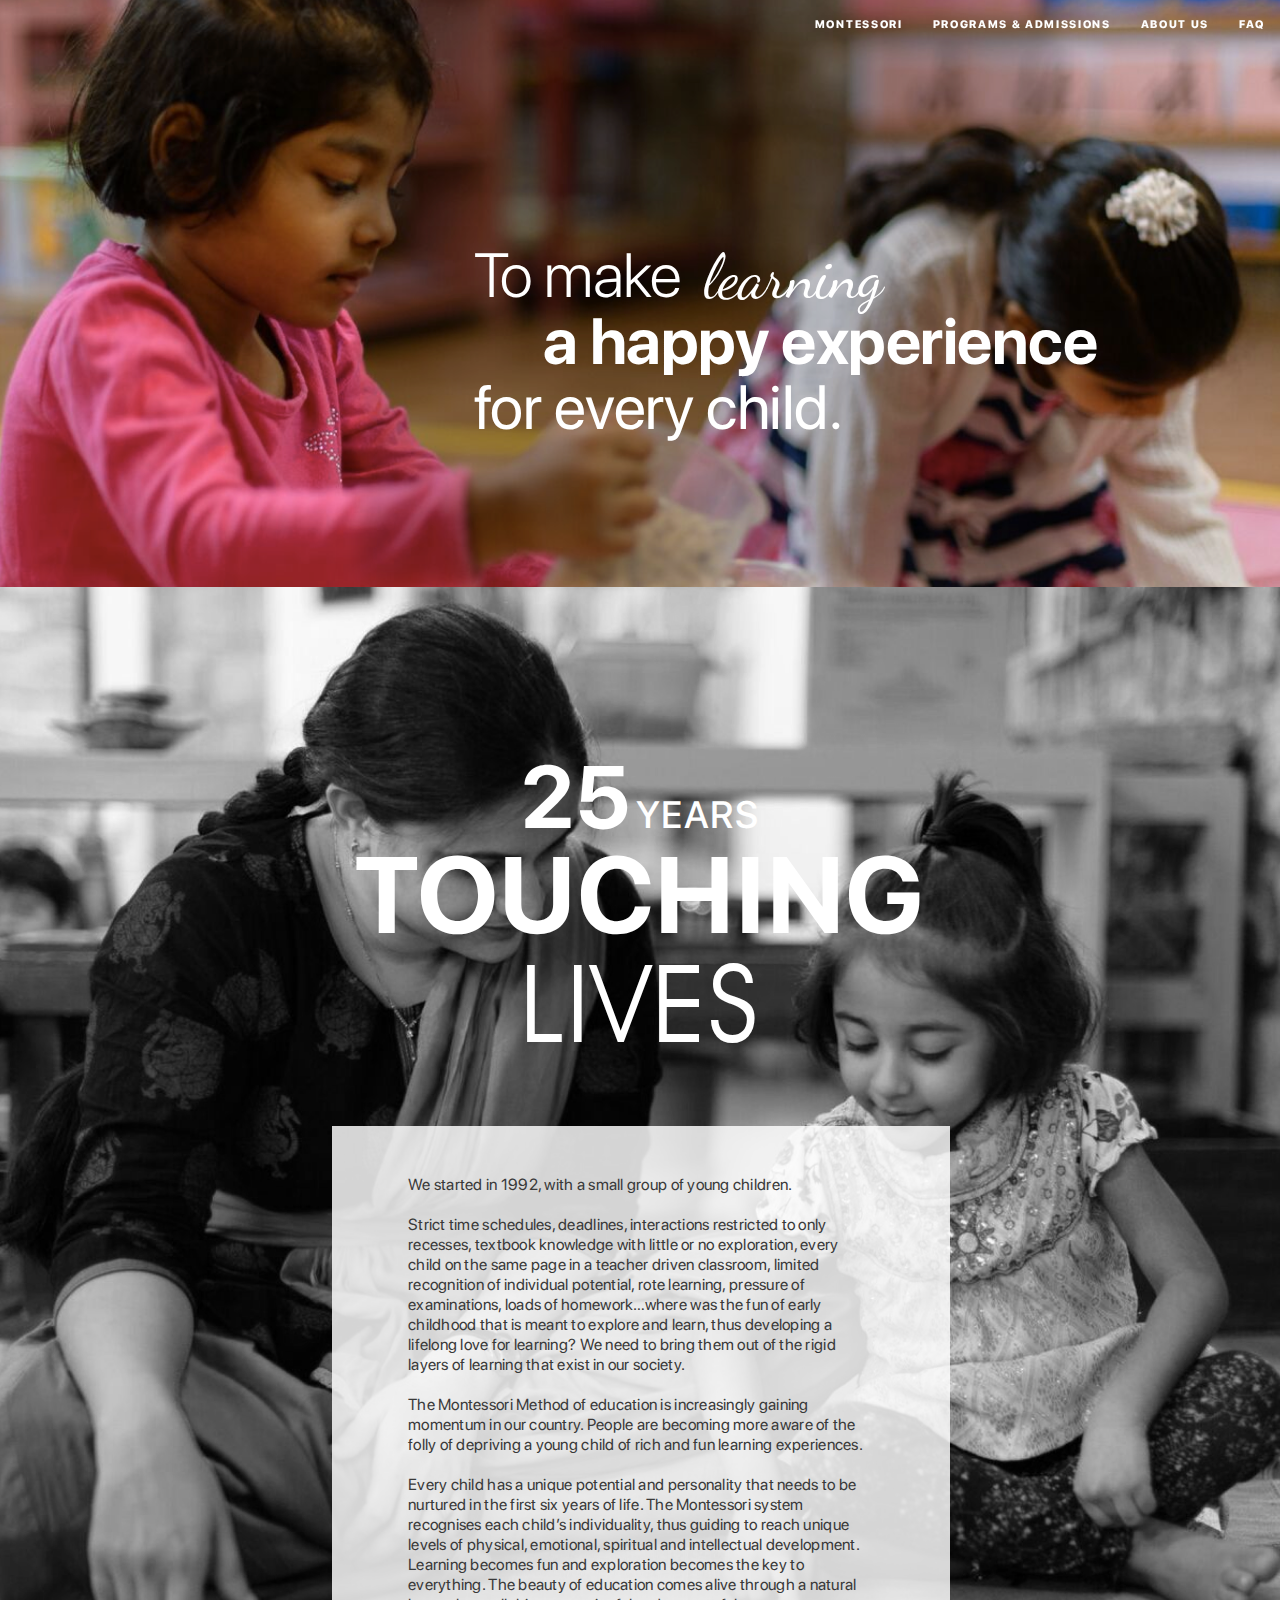
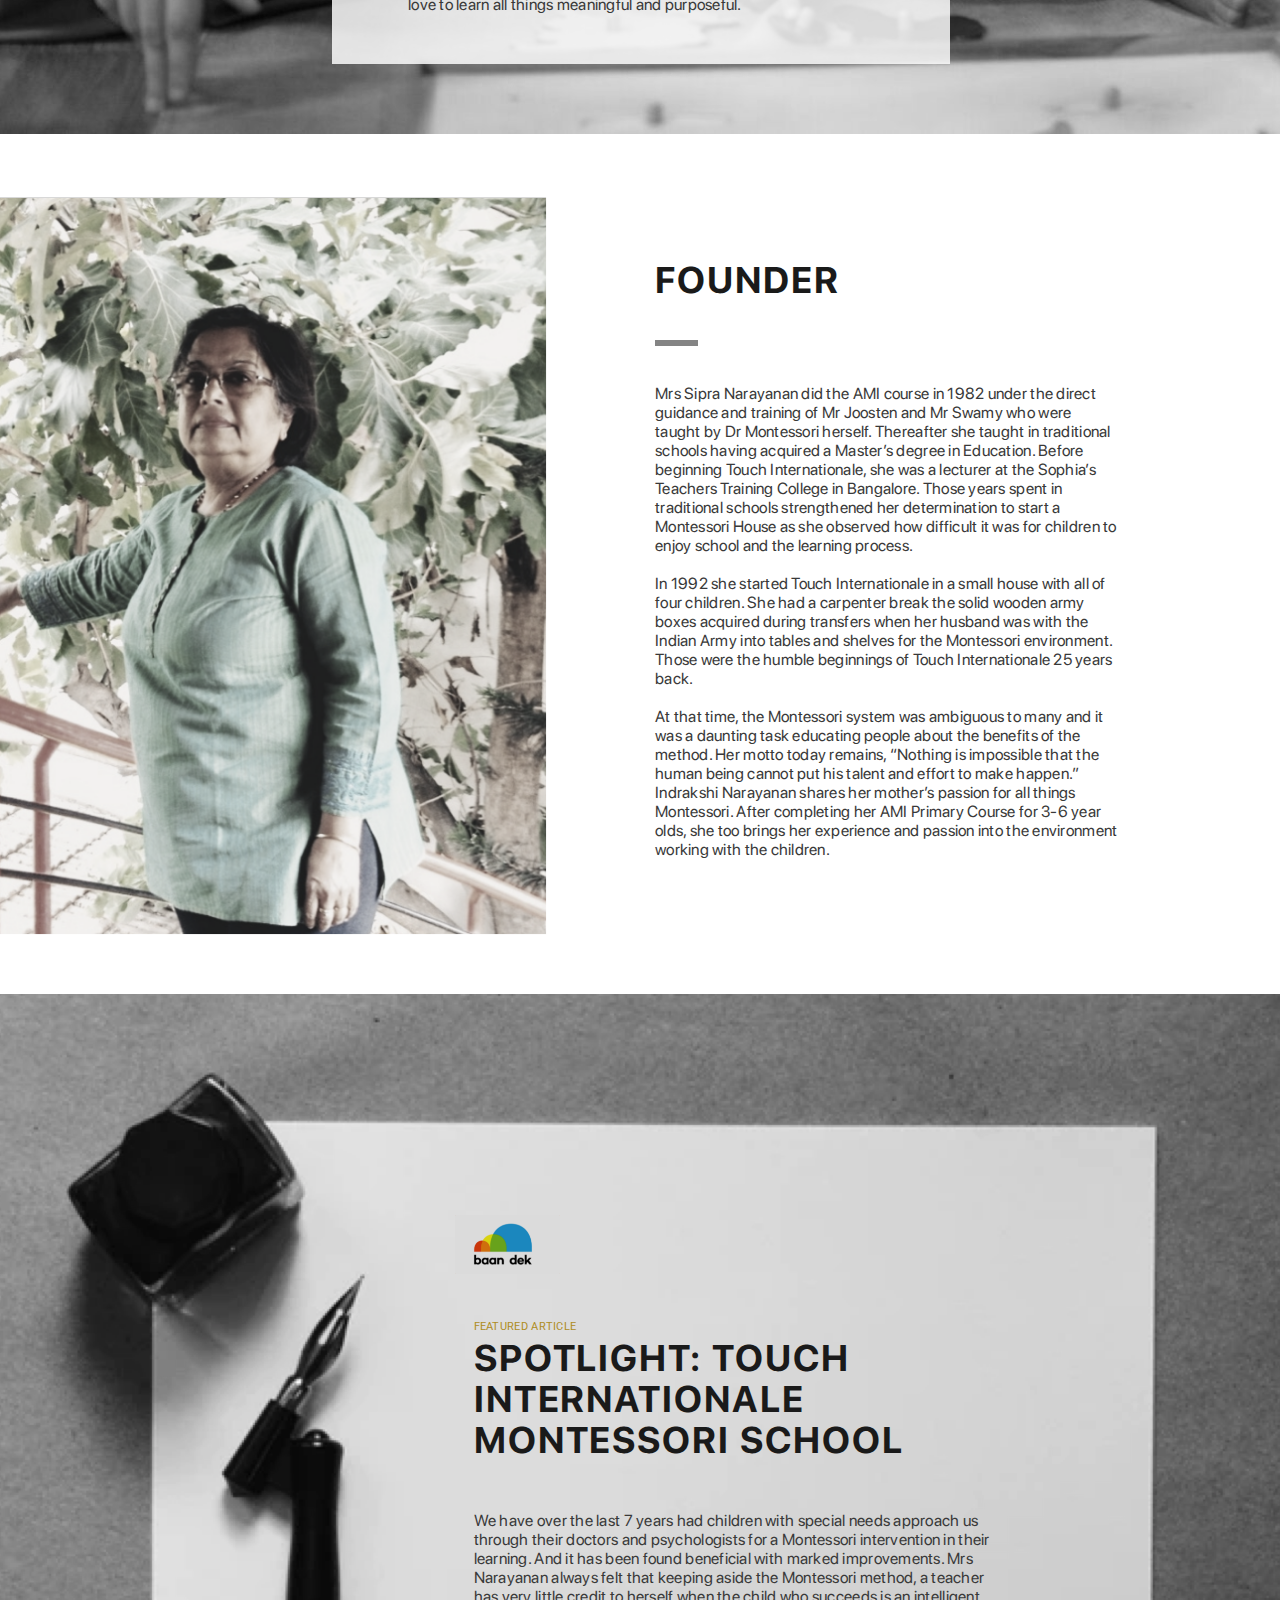
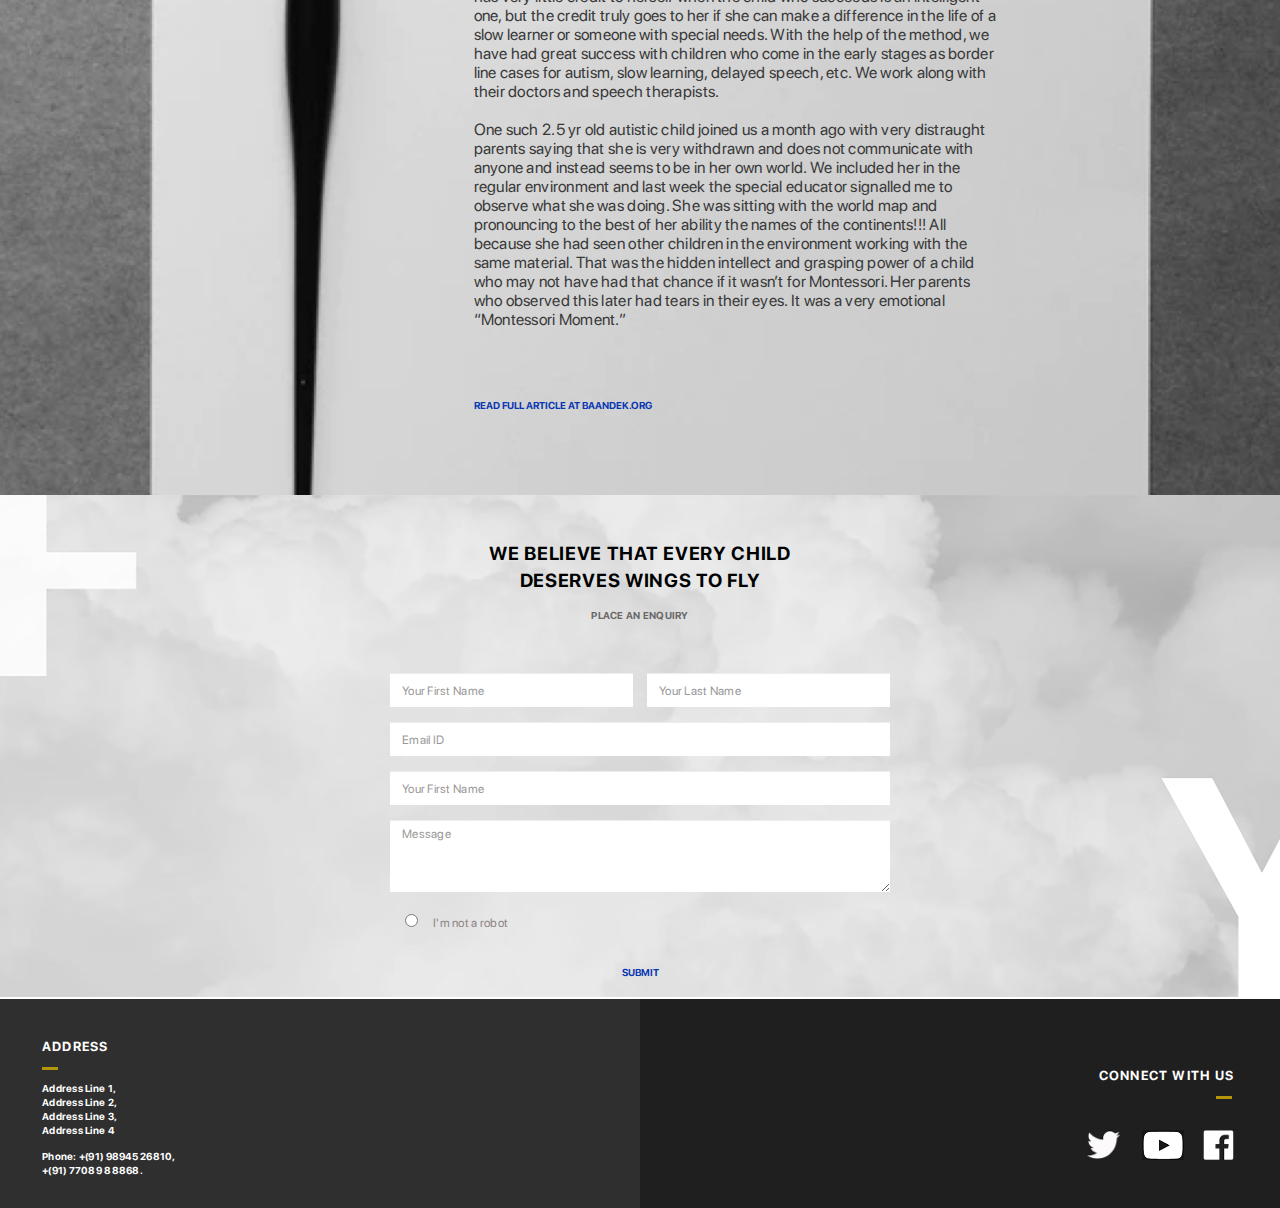
==== aboutus.html @ 77ab5e17 "new pages" ====
<!DOCTYPE html>
<html lang="en">
<head>
  <title>Touch Internationale</title>
  <meta charset="utf-8">
  <meta name="viewport" content="width=device-width, initial-scale=1">
  <link rel="stylesheet" href="https://maxcdn.bootstrapcdn.com/bootstrap/3.3.7/css/bootstrap.min.css">
  <link rel="stylesheet" href="css/index.css">
  <link rel="stylesheet" href="css/aboutus.css">
  <link rel="stylesheet" href="css/fonts.css">
   <link href="https://fonts.googleapis.com/css?family=Roboto:900" rel="stylesheet">
  <script src="https://ajax.googleapis.com/ajax/libs/jquery/3.2.1/jquery.min.js"></script>
  <script src="https://maxcdn.bootstrapcdn.com/bootstrap/3.3.7/js/bootstrap.min.js"></script>
  <script src="js/index.js"></script>
</head>
<body>
<div class="sec1">
  <div class="divnavbar">
  <nav class="navbar navbar-default navbar-fixed-top">
    <div class="container-fluid">
      <div class="navbar-header">
        <button type="button" class="navbar-toggle" data-toggle="collapse" data-target="#myNavbar">
          <span class="icon-bar"></span>
          <span class="icon-bar"></span>
          <span class="icon-bar"></span>
        </button>
      </div>
      <div class="collapse navbar-collapse" id="myNavbar">
        <ul class="nav navbar-nav navbar-right">
          <li class="active"><a href="#">MONTESSORI</a></li>
          <li><a href="#">PROGRAMS & ADMISSIONS</a></li>
            <li><a href="#">ABOUT US</a></li>
          <li><a href="#">FAQ</a></li>
        </ul>
      </div>
    </div>
  </nav>
</div>
 <img src="images/pg2sec1.png" class="banner" />

 <div class="pg2Title">
   <p class="tommake">To make</p>
   <p class="learning">learning</p>
   <p class="ahappy">a happy experience</p>
   <p class="forevery">for every child. </p>
 </div>
</div>

<div class="pg2-sec2">
  <div class="pg2sec2title">
    <p class="sec2-25">25</p>
    <p class="sec2-years">YEARS</p>
    <p class="sec2-touching">TOUCHING</p>
    <p class="sec2-lives">LIVES</p>
  </div>

  <div class="sec2-text">
    <p>We started in 1992, with a small group of young children.<br><br>
      Strict time schedules, deadlines, interactions restricted to only recesses,
      textbook knowledge with little or no exploration, every child on the same page
     in a teacher driven classroom, limited recognition of individual potential, rote learning,
    pressure of examinations, loads of homework…where was the fun of early childhood that is meant
    to explore and learn, thus developing a lifelong love for learning? We need to bring them
     out of the rigid layers of learning that exist in our society.<br><br>
     The Montessori Method of education is increasingly gaining momentum in our country.
    People are becoming more aware of the folly of depriving a young child of rich and fun
    learning experiences.<br><br>
    Every child has a unique potential and personality that needs to be nurtured in the first six
    years of life. The Montessori system recognises each child’s individuality,
    thus guiding to reach unique levels of physical, emotional, spiritual and intellectual
     development. Learning becomes fun and exploration becomes the key to everything.
     The beauty of education comes alive through a natural love to learn all things meaningful
     and purposeful.</p>
  </div>
</div>
<div class="pg2-sec3">
  <div class="row">
    <div class="col-sm-6">
      <img src="images/founder.png" alt="" class="founderimg">
    </div>
    <div class="col-sm-6">
      <p class="founderTitle">FOUNDER</p>
      <div class="divBarFou"> </div>
      <p class="FounderText">Mrs Sipra Narayanan did the AMI course in 1982 under the direct guidance and training of Mr Joosten and Mr Swamy who were taught by Dr Montessori herself. Thereafter she taught in traditional schools having acquired a Master’s degree in Education. Before beginning Touch Internationale, she was a lecturer at the Sophia’s Teachers Training College in Bangalore. Those years spent in traditional schools strengthened her determination to start a Montessori House as she observed how difficult it was for children to enjoy school and the learning process.<br><br>
In 1992 she started Touch Internationale in a small house with all of four children. She had a carpenter break the solid wooden army boxes acquired during transfers when her husband was with the Indian Army into tables and shelves for the Montessori environment. Those were the humble beginnings of Touch Internationale 25 years back.
<br><br>At that time, the Montessori system was ambiguous to many and it was a daunting task educating people about the benefits of the method.  Her motto today remains, “Nothing is impossible that the human being cannot put his talent and effort to make happen.”
Indrakshi Narayanan shares her mother’s passion for all things Montessori. After completing her AMI Primary Course for 3-6 year olds, she too brings her experience and passion into the environment working with the children.
</p>
    </div>
  </div>
</div>
<div class="pg2-sec4">
  <div class="pg2-sec4-cont">
    <img src="images/baandek.png" alt="" class="baandekLogo">
    <p class="featArt">FEATURED ARTICLE</p>
    <p class="baandekTitle">SPOTLIGHT: TOUCH INTERNATIONALE MONTESSORI SCHOOL</p>


    <p class="baandekText">We have over the last 7 years had children with special needs approach us through their doctors and psychologists for a Montessori intervention in their learning. And it has been found beneficial with marked improvements. Mrs Narayanan always felt that keeping aside the Montessori method, a teacher has very little credit to herself when the child who succeeds is an intelligent one, but the credit truly goes to her if she can make a difference in the life of a slow learner or someone with special needs. With the help of the method, we have had great success with children who come in the early stages as border line cases for autism, slow learning, delayed speech, etc. We work along with their doctors and speech therapists.
      <br><br>One such 2.5 yr old autistic child joined us a month ago with very distraught parents saying that she is very withdrawn and does not communicate with anyone and instead seems to be in her own world. We included her in the regular environment and last week the special educator signalled me to observe what she was doing. She was sitting with the world map and pronouncing to the best of her ability the names of the continents!!! All because she had seen other children in the environment working with the same material. That was the hidden intellect and grasping power of a child who may not have had that chance if it wasn’t for Montessori. Her parents who observed this later had tears in their eyes. It was a very emotional “Montessori Moment.”
    </p>
    <button type="button" class=" transparent_btn readbaan" >READ FULL ARTICLE AT BAANDEK.ORG</button>

  </div>

</div>

<div class="enquiry-div">
  <div class="container ">
    <div class="row text-center">
      <p class="enq-title">WE BELIEVE THAT EVERY CHILD <br>DESERVES WINGS TO FLY</p>
    </div>
    <div class="row text-center">
      <p class="place-enq">PLACE AN ENQUIRY</p>
    </div>
  </div>
  <div class="container enqInputs ">
    <div class="row">
      <div class="col-xs-6 inputCol paddRight">
        <input class="form-control cusInput" type="text" placeholder="Your First Name">
      </div>
      <div class="col-xs-6 inputCol paddLeft">
        <input class="form-control cusInput" type="text" placeholder="Your Last Name">
      </div>
      <div class="col-xs-12 inputCol">
        <input class="form-control cusInput" type="text" placeholder="Email ID">
      </div>
      <div class="col-xs-12 inputCol">
        <input class="form-control cusInput" type="text" placeholder="Your First Name">
      </div>
      <div class="col-xs-12 inputCol ">
        <textarea class="form-control cusInput" rows="3" id="comment" placeholder="Message"></textarea>
      </div>
    </div>
    <div class="humanCheck">
      <input type="radio" name="optradio"><p class="notrobot">I'm not a robot</p>
    </div>
    <div class ="text-center">
      <button type="button" class="transparent_btn submitEnq" >SUBMIT</button>
    </div>
  </div>
</div>

<div class="container-fluid footer">
  <div class="row footerRow">
    <div class="col-sm-6 leftFooter">
      <p class="addrTitle"> ADDRESS</p>
      <div class="yellowBar"></div>
      <p class="addrInfo">Address Line 1,<br>Address Line 2,<br>Address Line 3,<br>Address Line 4 <br></p>
      <p class="addrInfo">Phone: +(91) 98945  26810,<br>+(91)  77089  88868.</p>
    </div>
    <div class="col-sm-6 rightFooter">
      <p class="conn">CONNECT WITH US</p>

        <div class="yellowBar2"></div>
        <div class="socialIcons">
          <img src="images/twit.png" alt="" class="sicon">
          <img src="images/yt.png" alt="" class="sicon">
          <img src="images/fb.png" alt="" class="sicon">
        </div>

    </div>

</div>




</body>
</html>
---- css/index.css ----
.navbar {
    -webkit-border-radius: 0;
    -moz-border-radius: 0;
    border-radius: 0;
}


.div_top{
  background-image: url(../images/banner.png);
  background-size: contain;
  background-repeat: no-repeat;

}


.banner{
  width: 100%;
  visibility: hidden;
  height:100%;
}

.divnavbar{
  position: absolute;
  top: 0;
  right: 0;
}
.bannerTitle{
  text-align: center;
  position: absolute;
  top: 25%;
  left: 28%;
  color: white;
}

.bannr25{
  font-size: 88px;
  font-family: "sfbold";
  letter-spacing: 1.57px;
  line-height: 88px;
  margin: 0px;
}
.bannryr{
  font-size: 38px;
  font-family: "SFProMedium";
  letter-spacing: 1.57px;
  line-height: 38px;
  margin: 0px;
}
.bannrof{
  font-size: 38px;
  font-family: "dancingscript";
  letter-spacing: 1.57px;
  line-height: 38px;
  margin: 0px;

}
.bannrcrft{
  font-size: 108px;
  font-family: "sfbold";
  letter-spacing: 1.57px;
  display:block;
  line-height: 108px;
  margin: 0px;
  position: relative;
  top: -9px;
}
.bannrwings{
  font-size: 108px;
  font-family: "avantgar";
  letter-spacing: 1.67px;
  display: block;
  line-height: 108px;
  margin: 0px;
  position: relative;
  top: -19px;
}

.divbrick{
  background-image: url(../images/brickbg.png);
  background-size: cover;
  background-repeat: no-repeat;
  min-height: 637px;
}

.monMethod{
  width: 775px;
  height: 416px;
  opacity: 0.83;
  background: #FFFFFF;
  position: relative;
  top: 78px;
}
.theMethod{
  font-family: "sfbold";
  font-size: 37px;
  color: #1A1A1A;
  letter-spacing: 1.97px;
  padding-left: 63px;
  padding-top: 109px;
}

.methodBrief{
font-family: "SFPro";
font-size: 16px;
color: #393939;
letter-spacing: 0.24px;
padding-top: 72px;
padding-right: 80px;
}
.divParents{
  width: 900px;
}
.rdmore{
  margin-top: 20px;
}
.hearOut{
  font-family:  "sfbold";
font-size: 37px;
color: #1A1A1A;
letter-spacing: 1.97px;
line-height: 44px;
}

.hearOutText{
font-family: "SFPro";
font-size: 16px;
color: #393939;
letter-spacing: 0.27px;
line-height: 19px;
padding-right: 105px;
}
.divBar{
  height: 6px;
  width: 43px;
  background-color: #848484;
  margin-top: 34px;
  margin-bottom: 35px;
}
.imgParents img{
  width: 423px;
}
.prLine{
  height: 2px;
  background-color: #EAEAEA;
  margin-left: -106px;
}



.navbar-default {
  background-color: transparent;
  border-color: transparent;
  font-size: 11px;
color: #FFFFFF;
letter-spacing: 1.67px;
font-family: "SFProHeavy";
}
.navbar-default .navbar-brand {

  font-size: 11px;
color: #FFFFFF;
letter-spacing: 1.67px;
font-family: "SFProHeavy";
}
.navbar-default .navbar-brand:hover,
.navbar-default .navbar-brand:focus {
  font-size: 11px;
  color: #FFFFFF;
  letter-spacing: 1.67px;
  font-family: "SFProHeavy";
}
.navbar-default .navbar-text {
  font-size: 11px;
color: #FFFFFF;
letter-spacing: 1.67px;
font-family: "SFProHeavy";
}
.navbar-default .navbar-nav > li > a {
  font-size: 11px;
color: #FFFFFF;
letter-spacing: 1.67px;
font-family: "SFProHeavy";
}
.navbar-default .navbar-nav > li > a:hover,
.navbar-default .navbar-nav > li > a:focus {
  font-size: 11px;
color: #FFFFFF;
letter-spacing: 1.67px;
font-family: "SFProHeavy";
}
.navbar-default .navbar-nav > .active > a,
.navbar-default .navbar-nav > .active > a:hover,
.navbar-default .navbar-nav > .active > a:focus {
  font-size: 11px;
color: #FFFFFF;
letter-spacing: 1.67px;
  background-color: transparent;
  font-family: "SFProHeavy";
}
p{
  display: inline-block;
}
.thumbnails-div{
  margin-top: 135px;
  width: 780px;
}
.thumbnails-mainpage{
  margin-top: 4px;
}

.transparent_btn{
  -webkit-appearance: none;
  -moz-appearance:none;
  border: 0;
  background: transparent;
  font-size: 10px;
  color: #0737B3;
  font-family: "sfbold";
  padding: 0;

}
.gallery-btn{
  margin-top: 57px;
  margin-bottom: 50px;
}

.enquiry-div{
  background-image: url(../images/bg6.png);
  background-size: cover;
  background-repeat: no-repeat;


}
.enq-title{
  font-size: 19px;
color: #000000;
letter-spacing: 0.69px;
font-family: "sfbold";
margin-top: 45px;
}
.place-enq{
  font-size: 10px;
color: #696767;
letter-spacing: 0.27px;
font-family: "sfbold";
}
.enqInputs{
  width: 500px;
  margin-top: 25px;
}


::-webkit-input-placeholder {
  font-family: "SFPro";
font-size: 12px;
color: #979797;
letter-spacing: 0.27px;
}
:-moz-placeholder {
  font-family: "SFPro";
font-size: 12px;
color: #979797;
letter-spacing: 0.27px;
}
::-moz-placeholder {
  font-family: "SFPro";
font-size: 12px;
color: #979797;
letter-spacing: 0.27px;
}
:-ms-input-placeholder {
  font-family: "SFPro";
font-size: 12px;
color: #979797;
letter-spacing: 0.27px;
}

.cusInput{
border-radius: 0px;
border: none;
}
.inputCol{
  padding: 0px;
  padding-top: 15px;
}
.paddRight{
padding-right: 7px;
}
.paddLeft{
padding-left: 7px;
}
.notrobot{
  font-family: "SFPro";
  font-size: 12px;
color: #8D8484;
letter-spacing: 0.27px;
}
.humanCheck{
  margin-top: 18px;
}
.notrobot{
  margin-left: 15px;
}
.submitEnq{
  margin-top: 23px;
margin-bottom: 20px;
}
.footerRow{
  height: 209px;
}
.leftFooter{
  background-color: #2F2F2F;
  height: 209px;
  padding-left: 42px;
}
.rightFooter{
  background-color: #1F1F1F;
  height: 209px;
  text-align: right;
  padding-right: 46px;
}
.addrTitle{
  font-family: "sfbold";
  font-size: 13px;
  color: #FFFFFF;
  letter-spacing: 1.22px;
  margin-top: 39px;
}
.addrInfo{
  font-family: "sfbold";
  font-size: 10px;
  color: #FFFFFF;
  letter-spacing: 0.27px;
  display: block;
  margin-top: 11px;
}
.yellowBar{
  width: 16px;
  height: 3px;
  background-color: #B39607;
}
.yellowBar2{
  width: 16px;
  height: 3px;
  background-color: #B39607;
  position: absolute;
right: 48px;

}
.conn{
  font-family: "sfbold";
  font-size: 13px;
  color: #FFFFFF;
  letter-spacing: 1.22px;
  margin-top: 68px;
  position: relative;
  right: 0px;
}
.rightAlign{

}
.sicon{
  height: 30px;
  padding-left: 15px;
  margin-top: 34px;
}
---- css/aboutus.css ----
.sec1{
  background-image: url(../images/pg2sec1.png);
  background-size: contain;
  background-repeat: no-repeat;

}
.tommake{
font-family: "SFProLight";
font-size: 62px;
color: #FFFFFF;
letter-spacing: -0.45px;
line-height: 71px;
}
.learning{
font-family: "dancingscript";
font-size: 62px;
color: #FFFFFF;
letter-spacing: -0.45px;
line-height: 71px;
margin-left: 20px;
}
.ahappy{
  font-family: "sfbold";
  font-size: 62px;
  color: #FFFFFF;
  letter-spacing: -0.45px;
  margin-left: 69px;
}
.forevery{
  font-family: "SFPro";
  font-size: 62px;
color: #FFFFFF;
letter-spacing: -0.45px;
line-height: 71px;
}
.pg2Title{
  position: absolute;
 top: 27%;
left: 37%;
}
.pg2Title > p{
  line-height: 65px;
  margin-bottom: 0px;
}
.pg2-sec2{
  background-image: url(../images/pg2scec2.png);
  background-size: cover;
  background-repeat: no-repeat;
  min-height: 1147px;
  text-align: center;
}
.pg2sec2title{
  width: 575px;
  margin: 0 auto;
  padding-top: 166px;
}
.pg2sec2title > p{
  margin-bottom: 0px;
  text-align: center;
}
.sec2-25{
  font-family: "sfbold";
  font-size: 88px;
  color: #FFFFFF;
  letter-spacing: 1.57px;
  text-align: center;
  line-height: 88px
}
.sec2-years{
  font-family: "SFProMedium";
  font-size: 38px;
  color: #FFFFFF;
  letter-spacing: 1.57px;
  margin-bottom: 0px;
  line-height: 38px;
}
.sec2-touching{
  font-family: "sfbold";
  font-size: 108px;
  color: #FFFFFF;
  letter-spacing: 1.57px;
  line-height: 103px;
  display: block;
  line-height: 108px;
}
.sec2-lives{
  font-family: "avantgar";
  font-size: 108px;
  color: #FFFFFF;
  letter-spacing: 1.67px;
  display: block;
  line-height: 108px;
}
.sec2-text{
  font-family: "SFPro";
  font-size: 16px;
  color: #393939;
  letter-spacing: 0.27px;
  height: 428px;
  width: 464px;
  margin: 0 auto;
  margin-top: 118px;
  text-align: left;
  line-height: 20px;
}
.founderimg{
  height: 741px;
  margin-top: 61px;
  margin-bottom: 58px;
}
.founderTitle{
  font-family:  "sfbold";
font-size: 37px;
color: #1A1A1A;
letter-spacing: 1.97px;
line-height: 44px;
margin-top: 124px;
}

.FounderText{
font-family: "SFPro";
font-size: 16px;
color: #393939;
letter-spacing: 0.27px;
line-height: 19px;
width: 464px;
}
.divBarFou{
  height: 6px;
  width: 43px;
  background-color: #848484;
  margin-top: 28px;
  margin-bottom: 38px;

}

.pg2-sec4{
  background-image: url(../images/pg2bg3.png);
  background-size: cover;
  background-repeat: no-repeat;
  min-height: 1101px;
}
.baandekLogo{
  width: 105px;
  height: 59px;
  margin-left: -19px;
}
.baandekTitle{
  font-family:  "sfbold";
  font-size: 37px;
  color: #1A1A1A;
  letter-spacing: 1.97px;
  width: 523px;
  display: block;
  margin-bottom: 0px;
  line-height: 41px;
}
.baandekText{
font-family: "SFPro";
font-size: 16px;
color: #393939;
letter-spacing: 0.27px;
line-height: 19px;
width: 523px;
margin-top: 50px;
margin-bottom: 0;
}
.readbaan{
  margin-top: 68px;
  display: block;
}
.pg2-sec4-cont{
  margin-left: 37%;
  padding-top: 221px;
}
.featArt{
  font-size: 11px;
color: #AE8C1C;
letter-spacing: 0.3px;
font-family: 'Roboto';
display: block;
margin-top: 45px;
margin-bottom: 3px;
}
---- css/fonts.css ----
@font-face {
font-family: "sfbold";
src: url("sfbold.otf");
}

@font-face {
font-family: "SFProMedium";
src: url("SFProMedium.otf");
}
@font-face {
font-family: "avantgar";
src: url("avgardn.ttf");
}

@font-face {
font-family: "dancingscript";
src: url("DancingScript.otf");
}

@font-face {
font-family: "SFPro";
src: url("SFPro.otf");
}
@font-face {
font-family: "SFProHeavy";
src: url("SF-Pro-Display-Heavy.otf");
}
@font-face {
font-family: "SFProLight";
src: url("SF-Pro-Display-Light.otf");
}


@font-face {
font-family: "SFProLight";
src: url("roboto.black.ttf");
}
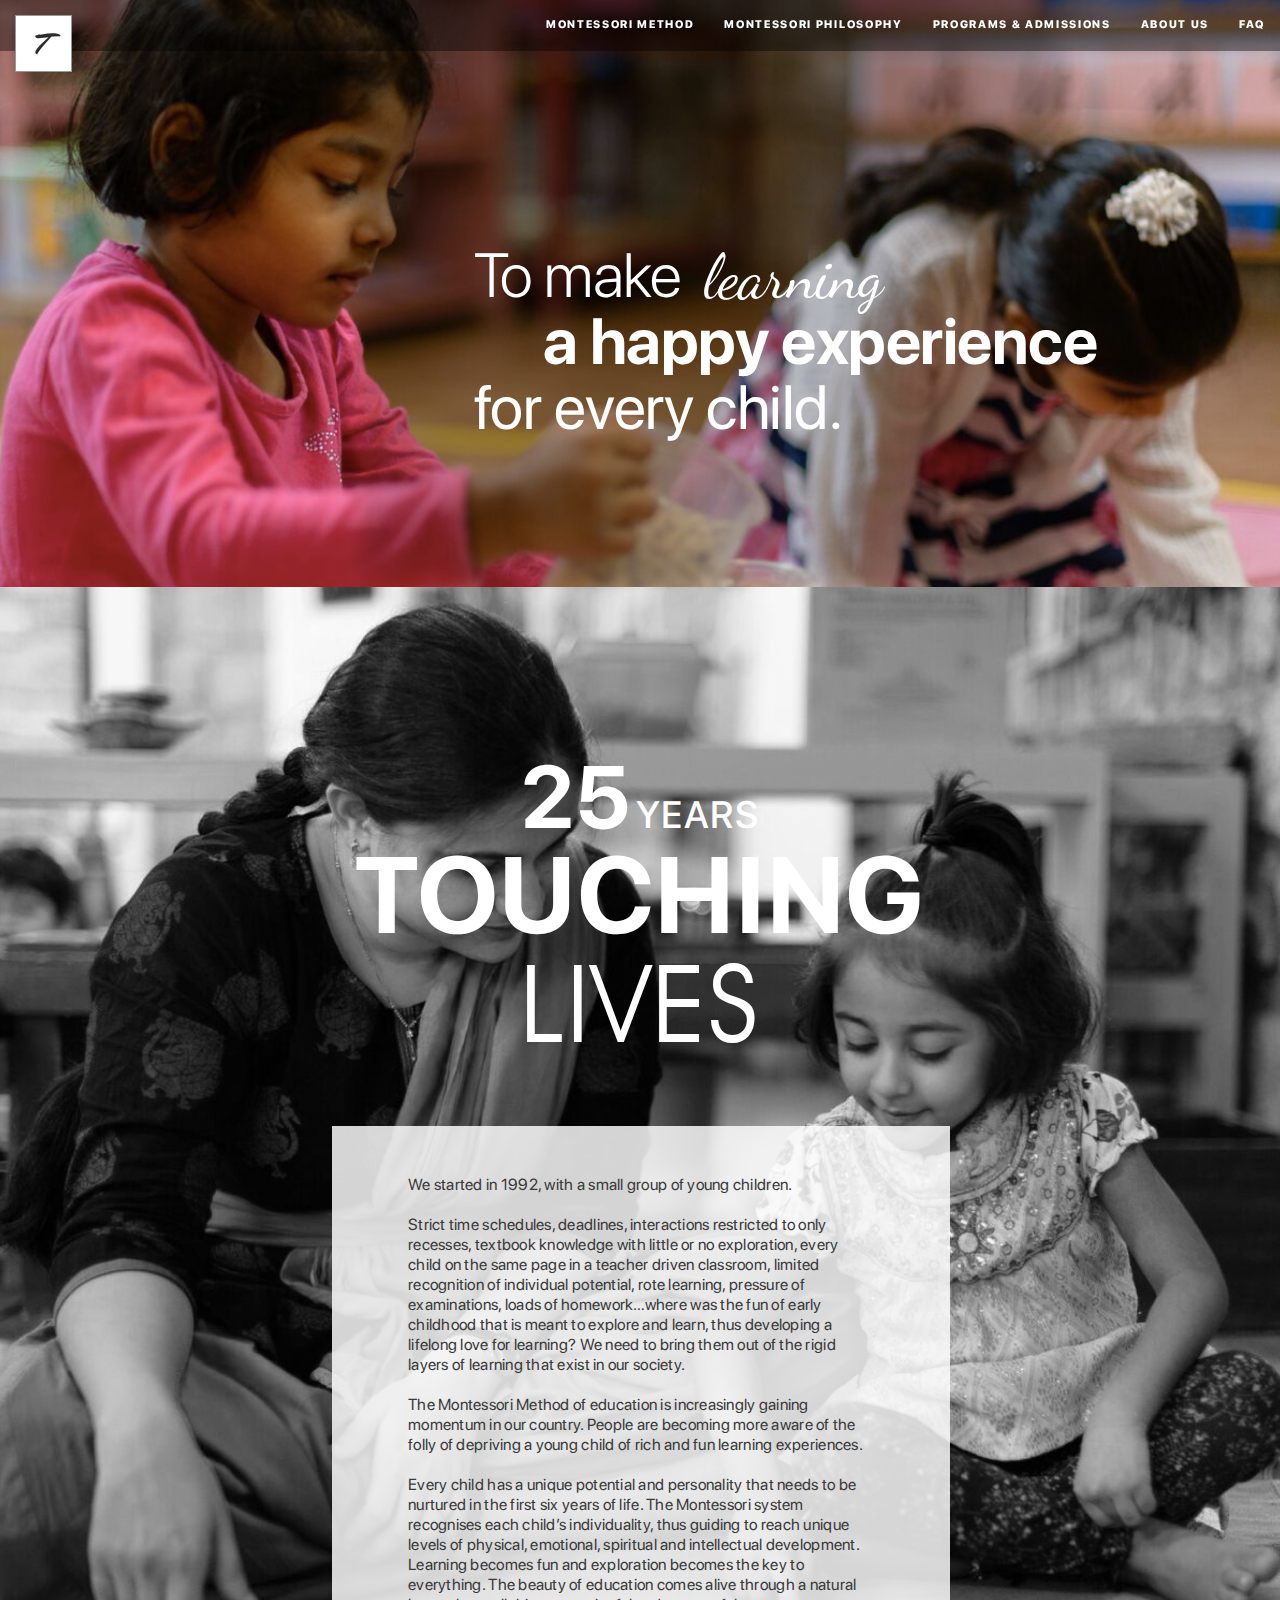
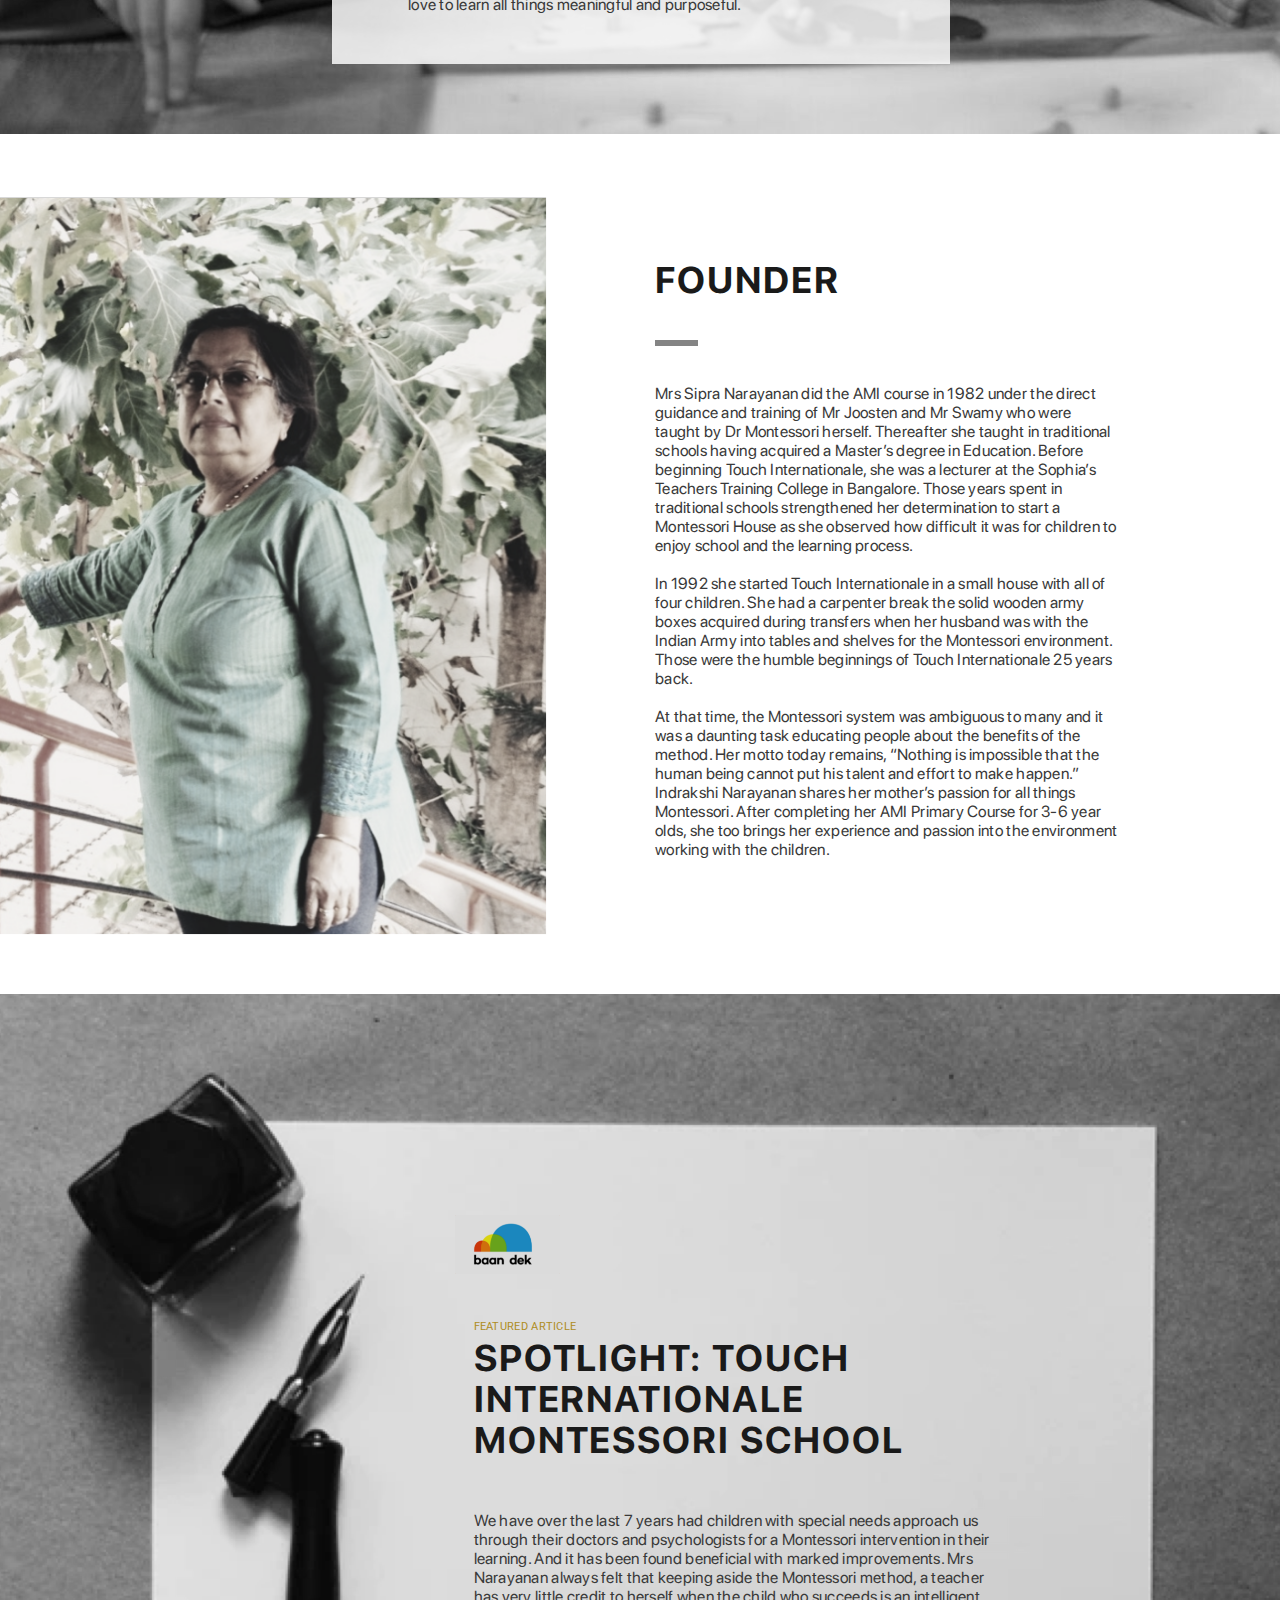
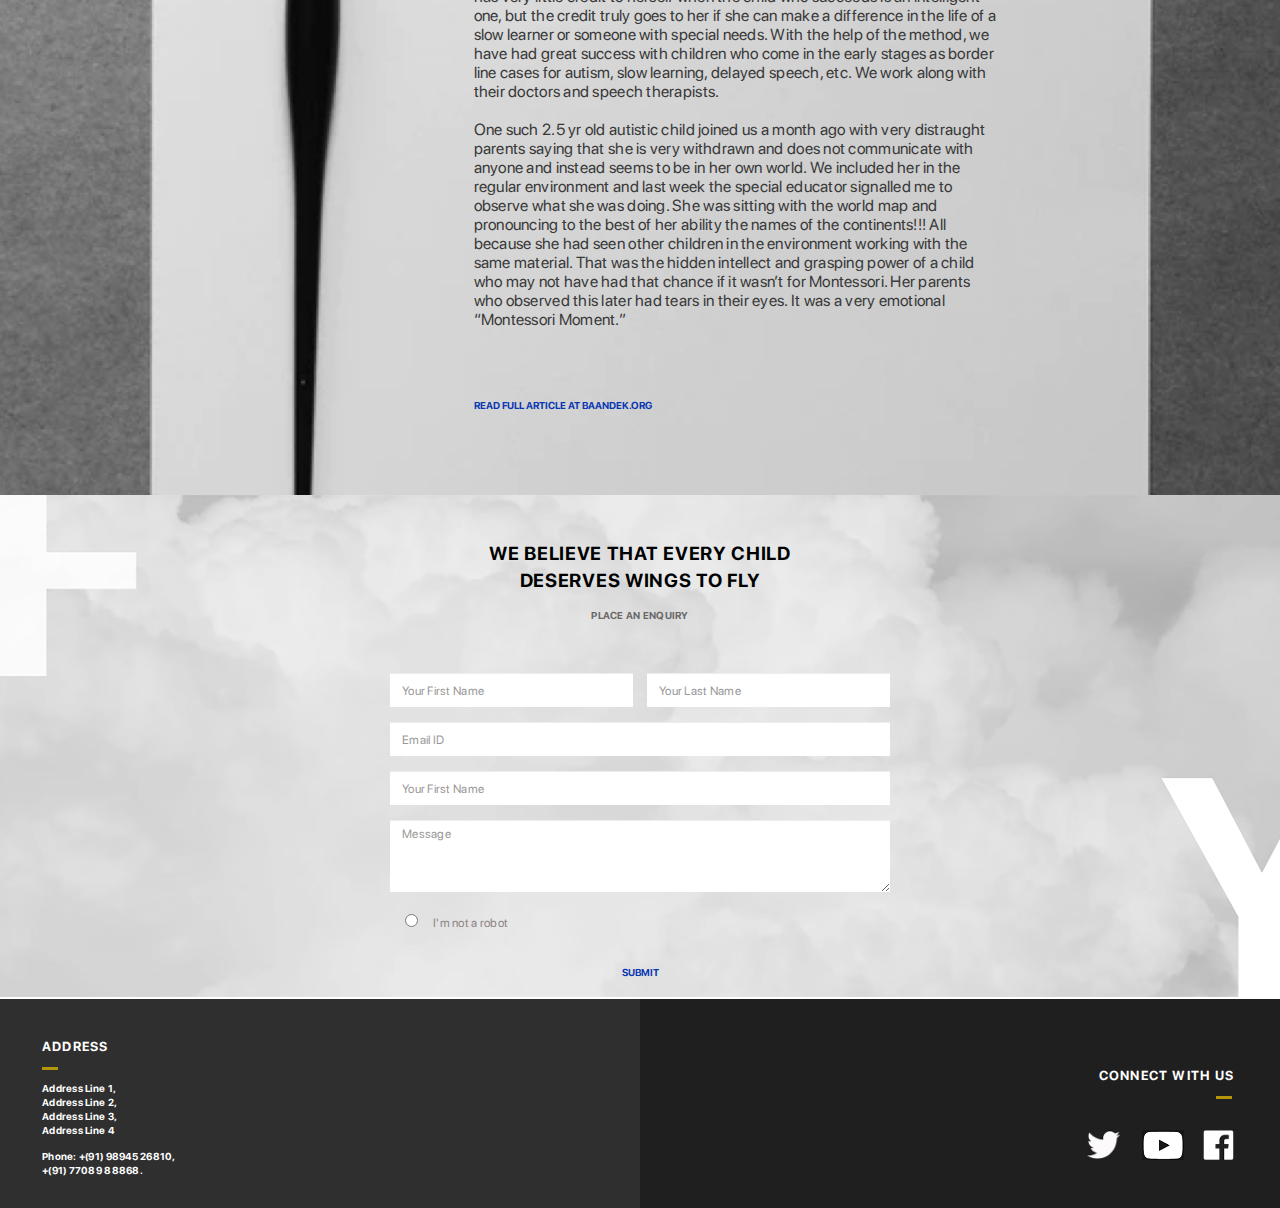
==== commit 98ce92ef: "new changes" ====
--- a/aboutus.html
+++ b/aboutus.html
@@ -24,13 +24,17 @@
           <span class="icon-bar"></span>
           <span class="icon-bar"></span>
         </button>
+        <a class="navbar-brand" href="./index.html">
+          <img src="images/logo.png" alt="" class="logo">
+        </a>
       </div>
       <div class="collapse navbar-collapse" id="myNavbar">
         <ul class="nav navbar-nav navbar-right">
-          <li class="active"><a href="#">MONTESSORI</a></li>
-          <li><a href="#">PROGRAMS & ADMISSIONS</a></li>
-            <li><a href="#">ABOUT US</a></li>
-          <li><a href="#">FAQ</a></li>
+            <li><a href="./montessori-method.html">MONTESSORI METHOD</a></li>
+            <li><a href="./montessori-philosophy.html">MONTESSORI PHILOSOPHY</a></li>
+            <li><a href="./programs-and-admissions.html">PROGRAMS & ADMISSIONS</a></li>
+            <li><a href="./aboutus.html">ABOUT US</a></li>
+          <li><a href="./faq.html">FAQ</a></li>
         </ul>
       </div>
     </div>
@@ -99,7 +103,7 @@
     <p class="baandekText">We have over the last 7 years had children with special needs approach us through their doctors and psychologists for a Montessori intervention in their learning. And it has been found beneficial with marked improvements. Mrs Narayanan always felt that keeping aside the Montessori method, a teacher has very little credit to herself when the child who succeeds is an intelligent one, but the credit truly goes to her if she can make a difference in the life of a slow learner or someone with special needs. With the help of the method, we have had great success with children who come in the early stages as border line cases for autism, slow learning, delayed speech, etc. We work along with their doctors and speech therapists.
       <br><br>One such 2.5 yr old autistic child joined us a month ago with very distraught parents saying that she is very withdrawn and does not communicate with anyone and instead seems to be in her own world. We included her in the regular environment and last week the special educator signalled me to observe what she was doing. She was sitting with the world map and pronouncing to the best of her ability the names of the continents!!! All because she had seen other children in the environment working with the same material. That was the hidden intellect and grasping power of a child who may not have had that chance if it wasn’t for Montessori. Her parents who observed this later had tears in their eyes. It was a very emotional “Montessori Moment.”
     </p>
-    <button type="button" class=" transparent_btn readbaan" >READ FULL ARTICLE AT BAANDEK.ORG</button>
+    <button type="button" class=" transparent_btn readbaan" onclick="javascript:location.href='http://baandek.org/posts/spotlight-touch-international-montessori-school/' " >READ FULL ARTICLE AT BAANDEK.ORG</button>
 
   </div>
 
--- a/css/index.css
+++ b/css/index.css
@@ -4,7 +4,10 @@
     border-radius: 0;
 }
 
-
+.logo{
+  height: 57px;
+  width: 57px;
+}
 .div_top{
   background-image: url(../images/banner.png);
   background-size: contain;
@@ -148,7 +151,7 @@
 
 
 .navbar-default {
-  background-color: transparent;
+  background-color:rgba(0, 0, 0, 0.4);
   border-color: transparent;
   font-size: 11px;
 color: #FFFFFF;
@@ -194,7 +197,7 @@
   font-size: 11px;
 color: #FFFFFF;
 letter-spacing: 1.67px;
-  background-color: transparent;
+  background-color:rgba(0, 0, 0, 0.4);
   font-family: "SFProHeavy";
 }
 p{
